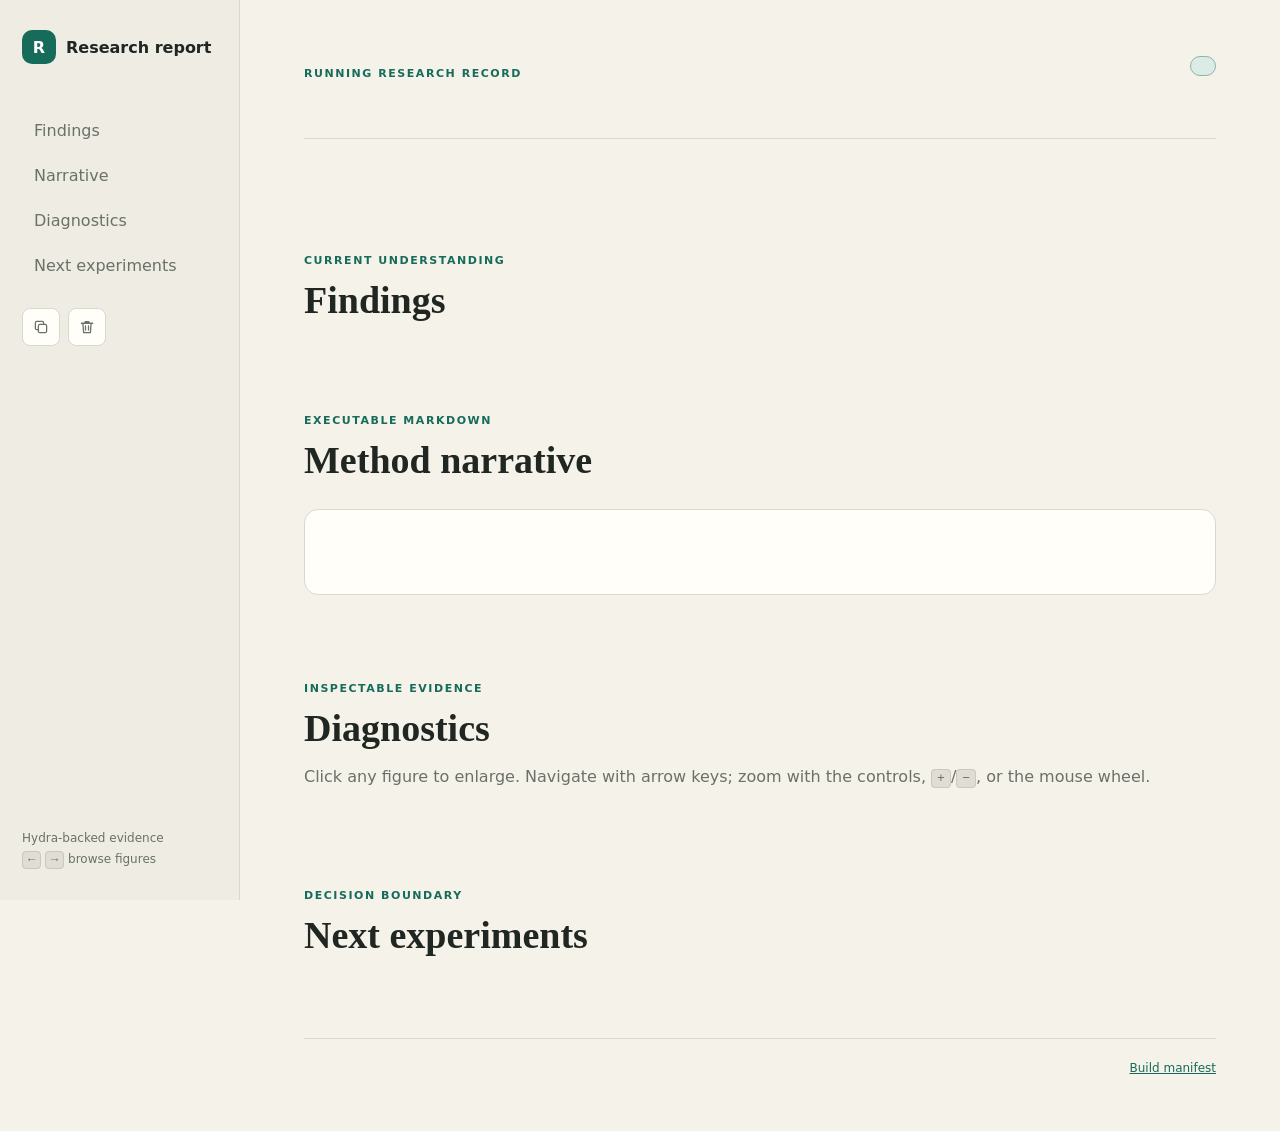
==== common/.agents/skills/standalone-research-project/assets/report-template/template/index.html @ 15eedabc "Improved report handling for standalone research project skill" ====
<!doctype html>
<html lang="en">
<head>
  <meta charset="utf-8">
  <meta name="viewport" content="width=device-width,initial-scale=1">
  <title>Research report</title>
  <link rel="stylesheet" href="report.css">
  <link rel="stylesheet" href="report-extra.css">
</head>
<body>
  <aside class="rail">
    <a class="brand" href="#top"><span>R</span> Research report</a>
    <nav><a href="#findings">Findings</a><a href="#narrative">Narrative</a><a href="#diagnostics">Diagnostics</a><a href="#next">Next experiments</a></nav>
    <div class="rail-actions"><button id="copy-comments" class="rail-icon" type="button" aria-label="Copy comments for the agent" data-tooltip="Copy comments for the agent"><svg viewBox="0 0 24 24" aria-hidden="true"><rect x="8.5" y="8.5" width="11" height="11" rx="2"/><path d="M15.5 8.5V6.5a2 2 0 0 0-2-2h-7a2 2 0 0 0-2 2v7a2 2 0 0 0 2 2h2"/></svg></button><button id="clear-comments" class="rail-icon" type="button" aria-label="Clear all comments" data-tooltip="Clear all comments"><svg viewBox="0 0 24 24" aria-hidden="true"><path d="M4.5 7h15M9.5 7V5h5v2M6.5 7l1 12.5h9l1-12.5M10 10.5v5.5M14 10.5v5.5"/></svg></button></div>
    <div id="clear-confirm" class="confirm-popover" role="alertdialog" aria-labelledby="clear-confirm-text" hidden><p id="clear-confirm-text"></p><div class="confirm-actions"><button type="button" data-confirm="cancel">Cancel</button><button type="button" class="danger" data-confirm="clear">Clear</button></div></div>
    <div class="rail-note">Hydra-backed evidence<br><kbd>←</kbd> <kbd>→</kbd> browse figures</div>
  </aside>
  <main id="top">
    <header class="hero" data-comment-target="section:overview"><div><p class="eyebrow">Running research record</p><h1 id="title"></h1><p id="subtitle" class="subtitle"></p></div><div class="status" id="status"></div></header>
    <section id="summary" class="metric-grid" aria-label="Summary metrics"></section>
    <section id="findings"><div class="section-head"><div><p class="eyebrow">Current understanding</p><h2>Findings</h2></div></div><div id="finding-list"></div></section>
    <section id="narrative"><div class="section-head"><div><p class="eyebrow">Executable Markdown</p><h2>Method narrative</h2></div></div><article id="report-prose" class="report-prose"></article></section>
    <section id="diagnostics"><div class="section-head"><div><p class="eyebrow">Inspectable evidence</p><h2>Diagnostics</h2></div></div><p class="hint">Click any figure to enlarge. Navigate with arrow keys; zoom with the controls, <kbd>+</kbd>/<kbd>−</kbd>, or the mouse wheel.</p><div id="figure-grid" class="figure-grid"></div></section>
    <section id="next"><div class="section-head"><div><p class="eyebrow">Decision boundary</p><h2>Next experiments</h2></div></div><ol id="next-list"></ol></section>
    <footer data-comment-target="section:footer"><span id="updated"></span><a href="manifest.json">Build manifest</a></footer>
  </main>

  <dialog id="lightbox" class="lightbox"><button class="icon close" aria-label="Close">×</button><button class="icon previous" aria-label="Previous figure">←</button><div class="stage"><img id="lightbox-image" alt="" draggable="false"><div id="lightbox-plot" hidden></div><div class="lightbox-copy"><h3 id="lightbox-title"></h3><p id="lightbox-caption"></p></div></div><button class="icon next" aria-label="Next figure">→</button><button id="lightbox-comment" class="image-comment" aria-label="Comment on figure" title="Comment on figure"><svg viewBox="0 0 24 24" aria-hidden="true"><path d="M5 4.5h14a2 2 0 0 1 2 2v8a2 2 0 0 1-2 2h-8l-5 3v-3H5a2 2 0 0 1-2-2v-8a2 2 0 0 1 2-2Z"/></svg></button><div class="zoom"><button data-zoom="out">−</button><span id="zoom-label">100%</span><button data-zoom="in">+</button><button data-zoom="reset">Reset</button></div></dialog>
  <button id="selection-comment" hidden aria-label="Comment on selection" title="Comment on selection"><svg viewBox="0 0 24 24" aria-hidden="true"><path d="M5 4.5h14a2 2 0 0 1 2 2v8a2 2 0 0 1-2 2h-8l-5 3v-3H5a2 2 0 0 1-2-2v-8a2 2 0 0 1 2-2Z"/></svg></button>
  <div id="comment-popover" class="comment-popover" hidden><form id="comment-form"><p id="comment-target"></p><blockquote id="comment-quote" hidden></blockquote><input type="hidden" name="id"><input type="hidden" name="target"><input type="hidden" name="line"><input type="hidden" name="quote"><textarea name="text" maxlength="4000" placeholder="Write a comment…" aria-label="Comment"></textarea><p id="comment-message" role="status"></p></form></div>
  <script src="plotly.min.js"></script>
  <script src="report.js"></script>
</body>
</html>
---- common/.agents/skills/standalone-research-project/assets/report-template/template/report.css ----
:root{--paper:#f5f2e9;--ink:#202621;--muted:#697169;--line:#d9d8ce;--card:#fffef9;--accent:#176b5b;--accent-soft:#dcebe5;--warn:#b56231;--radius:14px;--shadow:0 18px 60px #27372c24;font-family:Inter,ui-sans-serif,system-ui,sans-serif;color:var(--ink);background:var(--paper)}*{box-sizing:border-box}html{scroll-behavior:smooth}body{margin:0;display:grid;grid-template-columns:240px minmax(0,1fr)}.rail{position:sticky;top:0;height:100vh;padding:30px 22px;border-right:1px solid var(--line);display:flex;flex-direction:column;background:#eeece3}.brand{font-weight:720;color:var(--ink);text-decoration:none;display:flex;align-items:center;gap:10px}.brand span{display:grid;place-items:center;width:34px;height:34px;border-radius:10px;background:var(--accent);color:white}.rail nav{display:grid;gap:8px;margin-top:48px}.rail nav a{color:var(--muted);text-decoration:none;padding:9px 12px;border-radius:8px}.rail nav a:hover{background:var(--card);color:var(--ink)}.rail-note{margin-top:auto;color:var(--muted);font-size:12px;line-height:1.7}main{width:min(1120px,100%);padding:56px clamp(24px,5vw,74px);margin:auto}.hero{display:flex;justify-content:space-between;gap:30px;align-items:start;padding-bottom:40px;border-bottom:1px solid var(--line)}h1{font-family:Georgia,serif;font-size:clamp(42px,6vw,76px);line-height:.98;letter-spacing:-.04em;max-width:760px;margin:8px 0 18px}.subtitle{font-size:18px;color:var(--muted);max-width:650px}.eyebrow{text-transform:uppercase;letter-spacing:.14em;font-size:11px;font-weight:800;color:var(--accent)}.status{white-space:nowrap;padding:9px 12px;border:1px solid #8bb5a8;border-radius:99px;color:var(--accent);background:var(--accent-soft);font-size:12px;font-weight:700}.metric-grid{display:grid;grid-template-columns:repeat(3,1fr);gap:14px;margin:28px 0 72px}.metric{padding:21px;background:var(--card);border:1px solid var(--line);border-radius:var(--radius)}.metric span{font-size:12px;color:var(--muted)}.metric strong{font-family:Georgia,serif;font-size:30px;display:block;margin:12px 0 5px}.metric small{color:var(--accent)}section{margin:76px 0}.section-head{display:flex;align-items:end;justify-content:space-between;margin-bottom:22px}h2{font-family:Georgia,serif;font-size:38px;margin:5px 0}.comment-trigger,.form-actions button,.zoom button{border:1px solid var(--line);background:var(--card);border-radius:8px;padding:9px 13px;cursor:pointer}.comment-trigger:hover,.zoom button:hover{border-color:var(--accent);color:var(--accent)}.finding{display:grid;grid-template-columns:120px 1fr auto;gap:24px;padding:24px 0;border-top:1px solid var(--line)}.finding .state{font-size:11px;text-transform:uppercase;letter-spacing:.1em;color:var(--accent);font-weight:800}.finding h3{margin:0 0 8px;font-size:20px}.finding p{margin:0;color:var(--muted);line-height:1.65}.finding small{display:block;color:var(--muted);margin-top:11px}.hint{color:var(--muted);margin-top:-10px}.figure-grid{display:grid;grid-template-columns:repeat(2,minmax(0,1fr));gap:18px}.figure-card{appearance:none;text-align:left;padding:0;border:1px solid var(--line);border-radius:var(--radius);overflow:hidden;background:var(--card);cursor:zoom-in;transition:.2s transform,.2s box-shadow}.figure-card:hover{transform:translateY(-3px);box-shadow:var(--shadow)}.figure-card img{display:block;width:100%;aspect-ratio:16/10;object-fit:cover;background:white}.figure-card .figure-copy{padding:18px}.figure-card h3{margin:0 0 8px}.figure-card p{margin:0;color:var(--muted);line-height:1.5}.figure-card:last-child:nth-child(odd){grid-column:1/-1}.figure-card:last-child:nth-child(odd) img{aspect-ratio:21/9}ol{padding-left:24px}li{padding:8px 0 8px 8px;line-height:1.5}footer{display:flex;justify-content:space-between;border-top:1px solid var(--line);padding-top:22px;color:var(--muted);font-size:12px}footer a{color:var(--accent)}dialog{border:0;padding:0}.lightbox{width:100vw;height:100vh;max-width:none;max-height:none;background:#0c110ff2;color:white}.lightbox::backdrop{background:#0c110f}.stage{height:100%;display:grid;grid-template-rows:minmax(0,1fr) auto;place-items:center;padding:48px 100px 34px;overflow:hidden}.stage img{max-width:90%;max-height:75vh;transform:scale(var(--zoom,1));transition:transform .12s;box-shadow:0 20px 80px #0008}.stage .lightbox-copy{text-align:center;max-width:760px}.stage h3{margin:16px 0 5px}.stage p{margin:0;color:#c5cec9}button.icon{position:absolute;border:0;background:#ffffff18;color:inherit;width:44px;height:44px;border-radius:50%;font-size:24px;cursor:pointer}.lightbox .close,.comment-dialog .close{right:22px;top:20px}.previous{left:22px;top:48%}.next{right:22px;top:48%}.zoom{position:absolute;right:24px;bottom:20px;display:flex;gap:7px;align-items:center}.zoom button{background:#ffffff18;border-color:#ffffff33;color:white}.zoom span{min-width:50px;text-align:center}.comment-dialog{width:min(540px,calc(100vw - 30px));border-radius:18px;padding:30px;box-shadow:var(--shadow)}.comment-dialog::backdrop{background:#17201caa}.comment-dialog .close{color:var(--ink)}.comment-dialog label{display:grid;gap:7px;margin:18px 0;font-size:13px;font-weight:700}.comment-dialog input,.comment-dialog textarea{font:inherit;border:1px solid var(--line);border-radius:8px;padding:11px}.comment-dialog textarea{min-height:130px;resize:vertical}.form-actions{display:flex;justify-content:flex-end;gap:8px}.form-actions .primary{background:var(--accent);color:white;border-color:var(--accent)}kbd{background:#dfddd4;border:1px solid #cbc9bf;border-radius:4px;padding:1px 5px}@media(max-width:760px){body{display:block}.rail{position:relative;width:100%;height:auto;display:block}.rail nav{display:flex;margin-top:18px}.rail-note{display:none}main{padding:34px 20px}.hero{display:block}.status{display:inline-block;margin-top:12px}.metric-grid{grid-template-columns:1fr}.figure-grid{grid-template-columns:1fr}.finding{grid-template-columns:1fr;gap:8px}.stage{padding:70px 20px}.previous,.next{top:auto;bottom:18px}.zoom{left:50%;right:auto;transform:translateX(-50%);bottom:18px}.stage .lightbox-copy{padding-bottom:50px}}
---- common/.agents/skills/standalone-research-project/assets/report-template/template/report-extra.css ----
.rail-actions { margin-top: 24px; }
.rail-actions { display: flex; gap: 8px; }
.rail-actions button { border: 1px solid var(--line); background: var(--card); border-radius: 8px; cursor: pointer; }
.rail-icon { position: relative; display: grid; place-items: center; width: 38px; height: 38px; padding: 0; color: var(--muted); }
.rail-icon:hover, .rail-icon:focus-visible { border-color: var(--accent); color: var(--accent); }
.rail-icon#clear-comments:hover { border-color: var(--warn); color: var(--warn); }
.rail-icon svg { width: 18px; height: 18px; fill: none; stroke: currentColor; stroke-width: 1.7; stroke-linecap: round; stroke-linejoin: round; }
.rail-icon::after { content: attr(data-tooltip); position: absolute; z-index: 30; left: 0; top: calc(100% + 7px); padding: 5px 8px; border-radius: 6px; background: var(--ink); color: var(--card); font-size: 12px; white-space: nowrap; opacity: 0; pointer-events: none; transition: opacity .12s; }
.rail-icon:hover::after, .rail-icon:focus-visible::after, .rail-icon.show-tip::after { opacity: 1; }
.rail-icon[aria-expanded="true"]::after { opacity: 0; }
.confirm-popover { position: fixed; z-index: 45; width: 240px; padding: 12px; border: 1px solid var(--line); border-radius: 12px; background: var(--card); box-shadow: var(--shadow); }
.confirm-popover[hidden] { display: none; }
.confirm-popover p { margin: 0 0 10px; font-size: 13px; line-height: 1.45; }
.confirm-actions { display: flex; justify-content: flex-end; gap: 6px; }
.confirm-actions button { border: 1px solid var(--line); background: var(--card); border-radius: 7px; padding: 6px 11px; font: inherit; font-size: 13px; cursor: pointer; }
.confirm-actions .danger { border-color: var(--warn); background: var(--warn); color: white; }
.report-prose { background: var(--card); border: 1px solid var(--line); border-radius: var(--radius); padding: clamp(20px, 4vw, 42px); line-height: 1.7; }
.report-prose h1, .report-prose h2, .report-prose h3 { font-family: Georgia, serif; letter-spacing: 0; }
.report-prose h1 { font-size: 36px; }
.report-prose h2 { font-size: 28px; margin-top: 38px; }
.report-prose pre { overflow: auto; padding: 16px; border-radius: 9px; background: #17201c; color: #e8eee9; }
.report-prose .out { background: #e7eee9; color: var(--ink); border-left: 4px solid var(--accent); }
.report-prose img { display: block; max-width: 100%; margin: 20px auto; border: 1px solid var(--line); border-radius: 10px; cursor: zoom-in; }
.report-prose .math.inline { white-space: nowrap; }
.report-prose .math.block { display: block; max-width: 100%; margin: 22px 0; padding: 8px 0; overflow-x: auto; text-align: center; }
.report-prose math[display="block"] { margin-inline: auto; }
.admonition { position: relative; margin: 24px 0; padding: 16px 18px 16px 20px; border: 1px solid #8bb5a8; border-left: 5px solid var(--accent); border-radius: 10px; background: color-mix(in srgb, var(--accent-soft) 55%, var(--card)); }
.admonition-title { margin: 0 0 8px; color: var(--accent); font-size: 13px; font-weight: 800; letter-spacing: .02em; }
.admonition > :last-child { margin-bottom: 0; }
.admonition.warning, .admonition.risk { border-color: #d5a27f; border-left-color: var(--warn); background: color-mix(in srgb, #f5dfd0 60%, var(--card)); }
.admonition.warning .admonition-title, .admonition.risk .admonition-title { color: var(--warn); }
.admonition.question, .admonition.decision { border-color: #8fa8c0; border-left-color: #486f91; background: color-mix(in srgb, #dfeaf3 60%, var(--card)); }
.admonition.question .admonition-title, .admonition.decision .admonition-title { color: #486f91; }
.report-prose .math.block .math-tex { display: block; }
.math-tex.math-highlight { border-radius: 4px; background: var(--accent-soft); box-shadow: inset 0 -2px #8bb5a8; cursor: pointer; }
.report-prose [data-source-line] { position: relative; }
.report-prose [data-source-line]:hover { outline: 1px dashed #176b5b55; outline-offset: 5px; }
#selection-comment { position: fixed; z-index: 20; display: grid; place-items: center; width: 32px; height: 32px; padding: 0; border: 2px solid var(--card); background: var(--accent); color: white; border-radius: 50%; box-shadow: var(--shadow); cursor: pointer; }
#selection-comment[hidden] { display: none; }
#selection-comment svg { width: 17px; height: 17px; fill: none; stroke: currentColor; stroke-width: 1.8; stroke-linejoin: round; }
.image-comment { display: grid; place-items: center; width: 32px; height: 32px; padding: 0; border: 2px solid var(--card); border-radius: 50%; background: var(--accent); color: white; box-shadow: 0 2px 8px #0003; cursor: pointer; }
.image-comment svg { width: 17px; height: 17px; fill: none; stroke: currentColor; stroke-width: 1.8; stroke-linejoin: round; }
.figure-card > .image-comment, .report-prose .image-comment { position: absolute; z-index: 5; top: 8px; right: 8px; }
.plotly-preview { width: 100%; height: 320px; background: white; }
.figure-expand { position: absolute; z-index: 5; top: 8px; right: 46px; width: 32px; height: 32px; border: 2px solid var(--card); border-radius: 50%; background: var(--accent); color: white; box-shadow: 0 2px 8px #0003; cursor: pointer; }
#lightbox-comment { position: absolute; z-index: 5; left: 24px; bottom: 20px; border-color: #ffffff55; background: #ffffff20; }
#lightbox-plot { width: min(1200px, 90vw); height: 75vh; background: white; }
.lightbox-copy { text-align: center; max-width: 760px; }
.comment-popover { position: fixed; z-index: 40; width: min(360px, calc(100vw - 24px)); padding: 12px; border: 1px solid var(--line); border-radius: 12px; background: var(--card); box-shadow: var(--shadow); }
.comment-popover p { margin: 0 0 8px; color: var(--muted); font-size: 12px; }
.comment-popover blockquote { max-height: 76px; overflow: auto; margin: 0 0 8px; padding: 8px 10px; border-left: 3px solid var(--accent); background: var(--accent-soft); font-size: 12px; }
.comment-popover textarea { width: 100%; min-height: 92px; resize: vertical; border: 1px solid var(--line); border-radius: 8px; padding: 10px; font: inherit; }
.comment-anchor { position: relative; }
.comment-bubble { position: absolute; z-index: 6; top: 8px; right: 8px; min-width: 22px; height: 22px; padding: 0 6px; border: 2px solid var(--card); border-radius: 999px; background: var(--accent); color: white; box-shadow: 0 2px 8px #0002; font: 700 11px/18px system-ui; cursor: pointer; }
.comment-bubble:hover { transform: scale(1.08); }
.figure-grid { align-items: start; }
.figure-card img { object-fit: contain; }
.figure-card:last-child:nth-child(odd) img { aspect-ratio: 16 / 10; }
.stage img { cursor: grab; touch-action: none; transform: translate(var(--pan-x, 0px), var(--pan-y, 0px)) scale(var(--zoom, 1)); }
.stage img.is-panning { cursor: grabbing; transition: none; }
.zoom[hidden] { display: none; }
mark.comment-highlight { padding: 0 1px; border-radius: 3px; background: var(--accent-soft); color: inherit; box-shadow: inset 0 -2px #8bb5a8; cursor: pointer; }
mark.comment-highlight:hover { background: #c7e1d7; }
.comment-bubble { display: inline-grid; place-items: center; }
.comment-bubble svg { width: 12px; height: 12px; fill: currentColor; }
.comment-bubble.inline { position: relative; top: auto; right: auto; width: 20px; min-width: 20px; height: 20px; padding: 0; margin: 0 2px; vertical-align: text-bottom; border-width: 1px; }
.comment-bubble.is-stale { background: var(--warn); }
.comment-anchor.has-comment:not(.figure-card) { border-radius: 8px; box-shadow: 0 0 0 4px var(--accent-soft); background: color-mix(in srgb, var(--accent-soft) 35%, transparent); }
.figure-card.has-comment { border-color: #8bb5a8; box-shadow: 0 0 0 3px var(--accent-soft); }
.report-prose .has-comment img { border-color: #8bb5a8; }
.image-comment.has-comment svg { fill: currentColor; }
#lightbox-comment.has-comment { background: var(--accent); border-color: var(--card); }
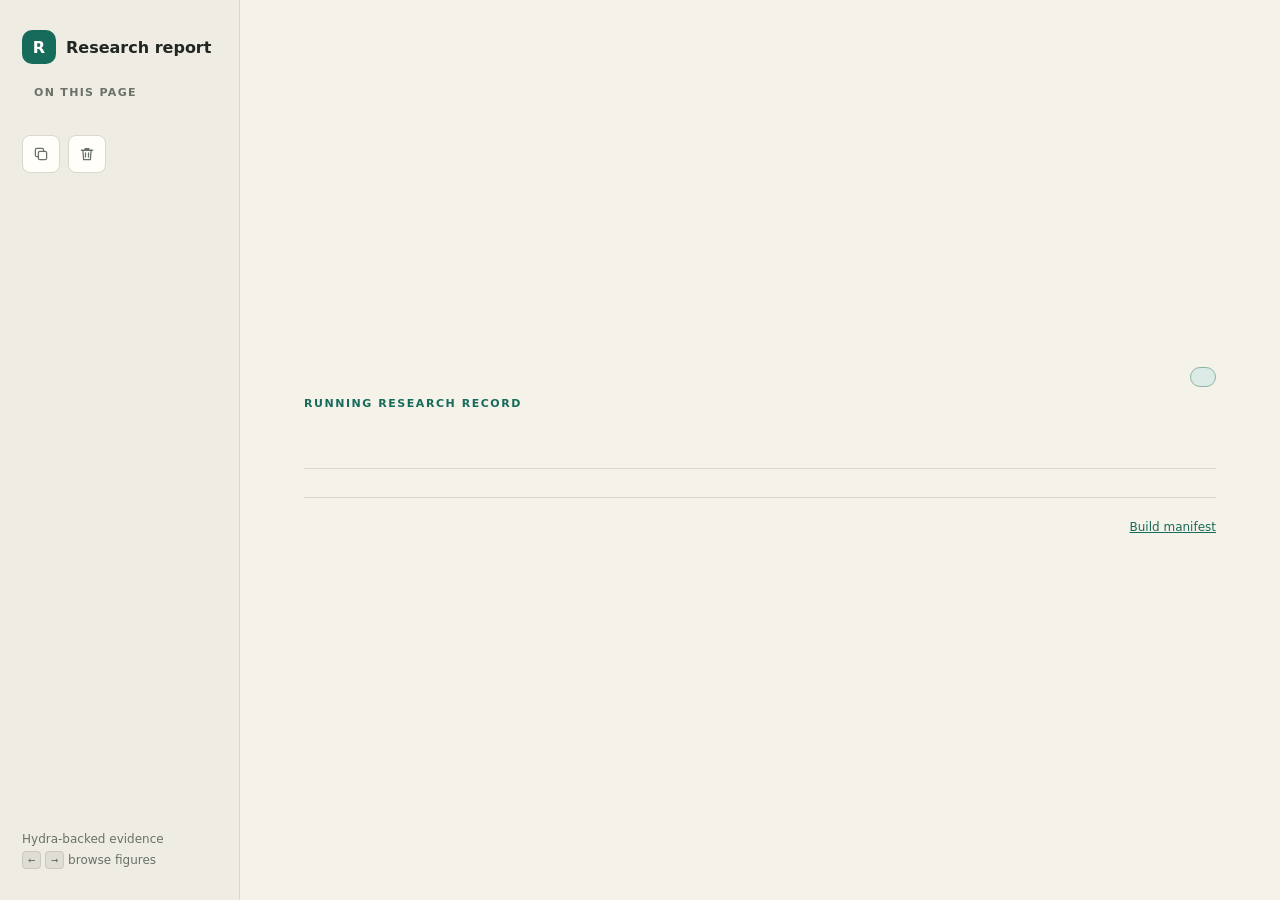
==== commit 9c9d2bb3: "Added skill-tester skill and improved standalone-research-project skill" ====
--- a/common/.agents/skills/standalone-research-project/assets/report-template/template/index.html
+++ b/common/.agents/skills/standalone-research-project/assets/report-template/template/index.html
@@ -10,24 +10,22 @@
 <body>
   <aside class="rail">
     <a class="brand" href="#top"><span>R</span> Research report</a>
-    <nav><a href="#findings">Findings</a><a href="#narrative">Narrative</a><a href="#diagnostics">Diagnostics</a><a href="#next">Next experiments</a></nav>
+    <section id="report-list-section" class="report-list" hidden><p class="rail-label">Reports</p><nav id="report-list" aria-label="Reports"></nav></section>
+    <p class="rail-label rail-sections-label">On this page</p><nav id="report-nav" aria-label="Sections"></nav>
     <div class="rail-actions"><button id="copy-comments" class="rail-icon" type="button" aria-label="Copy comments for the agent" data-tooltip="Copy comments for the agent"><svg viewBox="0 0 24 24" aria-hidden="true"><rect x="8.5" y="8.5" width="11" height="11" rx="2"/><path d="M15.5 8.5V6.5a2 2 0 0 0-2-2h-7a2 2 0 0 0-2 2v7a2 2 0 0 0 2 2h2"/></svg></button><button id="clear-comments" class="rail-icon" type="button" aria-label="Clear all comments" data-tooltip="Clear all comments"><svg viewBox="0 0 24 24" aria-hidden="true"><path d="M4.5 7h15M9.5 7V5h5v2M6.5 7l1 12.5h9l1-12.5M10 10.5v5.5M14 10.5v5.5"/></svg></button></div>
     <div id="clear-confirm" class="confirm-popover" role="alertdialog" aria-labelledby="clear-confirm-text" hidden><p id="clear-confirm-text"></p><div class="confirm-actions"><button type="button" data-confirm="cancel">Cancel</button><button type="button" class="danger" data-confirm="clear">Clear</button></div></div>
     <div class="rail-note">Hydra-backed evidence<br><kbd>←</kbd> <kbd>→</kbd> browse figures</div>
   </aside>
   <main id="top">
-    <header class="hero" data-comment-target="section:overview"><div><p class="eyebrow">Running research record</p><h1 id="title"></h1><p id="subtitle" class="subtitle"></p></div><div class="status" id="status"></div></header>
-    <section id="summary" class="metric-grid" aria-label="Summary metrics"></section>
-    <section id="findings"><div class="section-head"><div><p class="eyebrow">Current understanding</p><h2>Findings</h2></div></div><div id="finding-list"></div></section>
-    <section id="narrative"><div class="section-head"><div><p class="eyebrow">Executable Markdown</p><h2>Method narrative</h2></div></div><article id="report-prose" class="report-prose"></article></section>
-    <section id="diagnostics"><div class="section-head"><div><p class="eyebrow">Inspectable evidence</p><h2>Diagnostics</h2></div></div><p class="hint">Click any figure to enlarge. Navigate with arrow keys; zoom with the controls, <kbd>+</kbd>/<kbd>−</kbd>, or the mouse wheel.</p><div id="figure-grid" class="figure-grid"></div></section>
-    <section id="next"><div class="section-head"><div><p class="eyebrow">Decision boundary</p><h2>Next experiments</h2></div></div><ol id="next-list"></ol></section>
+    <header class="hero" data-comment-target="section:overview"><div><a id="overview-link" class="overview-link" hidden></a><p class="eyebrow">Running research record</p><h1 id="title"></h1><p id="subtitle" class="subtitle"></p><p id="report-summary" class="report-summary" hidden></p></div><div class="status" id="status"></div></header>
+    <article id="report-prose" class="report-prose"></article>
+    <section id="unanchored-comments" class="unanchored-comments" hidden><h2>Comments on removed content</h2><p>These comments point to text or figures that no longer exist in this report. Open one to edit, delete, or move its content.</p><ul id="unanchored-list"></ul></section>
     <footer data-comment-target="section:footer"><span id="updated"></span><a href="manifest.json">Build manifest</a></footer>
   </main>
 
-  <dialog id="lightbox" class="lightbox"><button class="icon close" aria-label="Close">×</button><button class="icon previous" aria-label="Previous figure">←</button><div class="stage"><img id="lightbox-image" alt="" draggable="false"><div id="lightbox-plot" hidden></div><div class="lightbox-copy"><h3 id="lightbox-title"></h3><p id="lightbox-caption"></p></div></div><button class="icon next" aria-label="Next figure">→</button><button id="lightbox-comment" class="image-comment" aria-label="Comment on figure" title="Comment on figure"><svg viewBox="0 0 24 24" aria-hidden="true"><path d="M5 4.5h14a2 2 0 0 1 2 2v8a2 2 0 0 1-2 2h-8l-5 3v-3H5a2 2 0 0 1-2-2v-8a2 2 0 0 1 2-2Z"/></svg></button><div class="zoom"><button data-zoom="out">−</button><span id="zoom-label">100%</span><button data-zoom="in">+</button><button data-zoom="reset">Reset</button></div></dialog>
+  <dialog id="lightbox" class="lightbox"><button class="icon close" aria-label="Close">×</button><button class="icon previous" aria-label="Previous figure">←</button><div class="stage"><img id="lightbox-image" alt="" draggable="false"><div id="lightbox-plot" hidden></div><div class="lightbox-copy"><div class="lightbox-heading"><h3 id="lightbox-title"></h3><button id="lightbox-info" class="info-toggle" type="button" aria-label="Show figure source" title="Show figure source (i)" aria-expanded="false" aria-controls="lightbox-trace">i</button></div><p id="lightbox-caption"></p><dl id="lightbox-trace" class="lightbox-trace"></dl></div></div><button class="icon next" aria-label="Next figure">→</button><button id="lightbox-comment" class="image-comment" aria-label="Comment on figure" title="Comment on figure"><svg viewBox="0 0 24 24" aria-hidden="true"><path d="M5 4.5h14a2 2 0 0 1 2 2v8a2 2 0 0 1-2 2h-8l-5 3v-3H5a2 2 0 0 1-2-2v-8a2 2 0 0 1 2-2Z"/></svg></button><div class="zoom"><button data-zoom="out">−</button><span id="zoom-label">100%</span><button data-zoom="in">+</button><button data-zoom="reset">Reset</button></div></dialog>
   <button id="selection-comment" hidden aria-label="Comment on selection" title="Comment on selection"><svg viewBox="0 0 24 24" aria-hidden="true"><path d="M5 4.5h14a2 2 0 0 1 2 2v8a2 2 0 0 1-2 2h-8l-5 3v-3H5a2 2 0 0 1-2-2v-8a2 2 0 0 1 2-2Z"/></svg></button>
-  <div id="comment-popover" class="comment-popover" hidden><form id="comment-form"><p id="comment-target"></p><blockquote id="comment-quote" hidden></blockquote><input type="hidden" name="id"><input type="hidden" name="target"><input type="hidden" name="line"><input type="hidden" name="quote"><textarea name="text" maxlength="4000" placeholder="Write a comment…" aria-label="Comment"></textarea><p id="comment-message" role="status"></p></form></div>
+  <div id="comment-popover" class="comment-popover" hidden><form id="comment-form"><button id="comment-delete" class="popover-delete" type="button" aria-label="Delete comment" title="Delete comment"><svg viewBox="0 0 24 24" aria-hidden="true"><path d="M4.5 7h15M9.5 7V5h5v2M6.5 7l1 12.5h9l1-12.5M10 10.5v5.5M14 10.5v5.5"/></svg></button><p id="comment-target"></p><blockquote id="comment-quote" hidden></blockquote><input type="hidden" name="id"><input type="hidden" name="target"><input type="hidden" name="line"><input type="hidden" name="quote"><textarea name="text" maxlength="4000" placeholder="Write a comment…" aria-label="Comment"></textarea><p id="comment-message" role="status"></p></form></div>
   <script src="plotly.min.js"></script>
   <script src="report.js"></script>
 </body>
--- a/common/.agents/skills/standalone-research-project/assets/report-template/template/report-extra.css
+++ b/common/.agents/skills/standalone-research-project/assets/report-template/template/report-extra.css
@@ -14,10 +14,12 @@
 .confirm-actions { display: flex; justify-content: flex-end; gap: 6px; }
 .confirm-actions button { border: 1px solid var(--line); background: var(--card); border-radius: 7px; padding: 6px 11px; font: inherit; font-size: 13px; cursor: pointer; }
 .confirm-actions .danger { border-color: var(--warn); background: var(--warn); color: white; }
-.report-prose { background: var(--card); border: 1px solid var(--line); border-radius: var(--radius); padding: clamp(20px, 4vw, 42px); line-height: 1.7; }
+.report-prose { margin-top: 28px; line-height: 1.7; }
 .report-prose h1, .report-prose h2, .report-prose h3 { font-family: Georgia, serif; letter-spacing: 0; }
 .report-prose h1 { font-size: 36px; }
-.report-prose h2 { font-size: 28px; margin-top: 38px; }
+.report-prose h2 { margin: 76px 0 22px; font-size: 38px; line-height: 1.1; text-wrap: balance; scroll-margin-top: 24px; }
+.report-prose h3 { font-size: 22px; margin-top: 34px; }
+.report-prose > :first-child { margin-top: 0; }
 .report-prose pre { overflow: auto; padding: 16px; border-radius: 9px; background: #17201c; color: #e8eee9; }
 .report-prose .out { background: #e7eee9; color: var(--ink); border-left: 4px solid var(--accent); }
 .report-prose img { display: block; max-width: 100%; margin: 20px auto; border: 1px solid var(--line); border-radius: 10px; cursor: zoom-in; }
@@ -31,6 +33,9 @@
 .admonition.warning .admonition-title, .admonition.risk .admonition-title { color: var(--warn); }
 .admonition.question, .admonition.decision { border-color: #8fa8c0; border-left-color: #486f91; background: color-mix(in srgb, #dfeaf3 60%, var(--card)); }
 .admonition.question .admonition-title, .admonition.decision .admonition-title { color: #486f91; }
+/* prior-art: the idea, or a close variant, already exists in published or public work */
+.admonition.prior-art { border-color: #c79a6b; border-left-color: #9a5b1e; background: color-mix(in srgb, #f6e4cf 70%, var(--card)); }
+.admonition.prior-art .admonition-title { color: #8a4f17; }
 .report-prose .math.block .math-tex { display: block; }
 .math-tex.math-highlight { border-radius: 4px; background: var(--accent-soft); box-shadow: inset 0 -2px #8bb5a8; cursor: pointer; }
 .report-prose [data-source-line] { position: relative; }
@@ -70,3 +75,103 @@
 .report-prose .has-comment img { border-color: #8bb5a8; }
 .image-comment.has-comment svg { fill: currentColor; }
 #lightbox-comment.has-comment { background: var(--accent); border-color: var(--card); }
+.report-prose .raw-html { max-width: 100%; overflow-x: auto; }
+.report-prose .callout { margin: 18px 0; padding: 12px 16px; border-left: 4px solid var(--accent); border-radius: 8px; background: var(--accent-soft); }
+.report-prose table { width: 100%; margin: 18px 0; border-collapse: collapse; font-size: 14px; line-height: 1.5; }
+.report-prose caption { caption-side: top; padding-bottom: 8px; color: var(--muted); font-size: 12px; text-align: left; }
+.report-prose th, .report-prose td { padding: 9px 12px; border-bottom: 1px solid var(--line); text-align: left; vertical-align: top; }
+.report-prose th { color: var(--muted); font-size: 12px; font-weight: 700; letter-spacing: .04em; text-transform: uppercase; }
+.report-prose .pill { display: inline-block; padding: 2px 9px; border-radius: 99px; background: var(--accent-soft); color: var(--accent); font-size: 12px; font-weight: 700; }
+.report-prose .pill.tentative { background: #f5e6dc; color: var(--warn); }
+.comment-popover form { position: relative; }
+.comment-popover #comment-target { padding-right: 30px; }
+.popover-delete { position: absolute; top: -4px; right: -4px; display: grid; place-items: center; width: 26px; height: 26px; padding: 0; border: 0; border-radius: 6px; background: transparent; color: var(--muted); cursor: pointer; }
+.popover-delete:hover, .popover-delete:focus-visible { background: #f5e6dc; color: var(--warn); }
+.popover-delete svg { width: 15px; height: 15px; fill: none; stroke: currentColor; stroke-width: 1.7; stroke-linecap: round; stroke-linejoin: round; }
+.plotly-card .modebar { top: 8px !important; right: auto !important; left: 10px; background: transparent !important; }
+.report-prose .table-wrap { max-width: 100%; overflow-x: auto; }
+.report-prose .columns { display: grid; grid-template-columns: repeat(auto-fit, minmax(220px, 1fr)); gap: 16px; margin: 18px 0; }
+.report-prose .columns > * { margin: 0; }
+/* report.md-driven components */
+.report-prose > p, .report-prose > ul, .report-prose > ol, .report-prose > blockquote { max-width: 72ch; }
+.report-prose .metric-grid { margin: 0 0 8px; }
+.report-prose .exec-block { margin: 22px 0; }
+.report-prose .report-value { font-variant-numeric: tabular-nums; font-weight: 650; }
+.report-prose .figure-grid { margin: 22px 0; }
+.report-prose .figure-card { position: relative; }
+.report-prose .figure-card img { margin: 0; border: 0; border-radius: 0; background: white; }
+.report-prose .figure-card .figure-copy p { margin: 0; }
+.report-prose .figure-card h3 { margin: 0 0 8px; font-family: inherit; font-size: 17px; line-height: 1.35; }
+.figure-source { display: block; margin-top: 10px; color: var(--muted); font-size: 12px; overflow-wrap: anywhere; }
+.report-prose .figure-grid.diagram { grid-template-columns: 1fr; }
+.report-prose .figure-grid.diagram img { aspect-ratio: auto; max-height: 420px; padding: 18px; background: var(--card); }
+.report-prose .figure-grid > .figure-card:only-child { grid-column: 1 / -1; }
+.admonition.finding { display: grid; grid-template-columns: 120px minmax(0, 1fr); column-gap: 24px; margin: 0; padding: 24px 0; border: 0; border-top: 1px solid var(--line); border-radius: 0; background: none; }
+.admonition.finding:last-of-type { border-bottom: 1px solid var(--line); }
+.admonition.finding > * { grid-column: 2; }
+.admonition.finding > .admonition-title { margin: 0 0 8px; color: var(--ink); font-size: 20px; font-weight: 700; letter-spacing: 0; }
+.admonition.finding > .finding-state { grid-column: 1; grid-row: 1; color: var(--accent); font-size: 11px; font-weight: 800; letter-spacing: .1em; text-transform: uppercase; line-height: 2.6; }
+.admonition.finding > .admonition-title { grid-row: 1; }
+.admonition.finding.tentative > .finding-state { color: var(--warn); }
+.admonition.finding.contradicted > .finding-state, .admonition.finding.superseded > .finding-state { color: var(--muted); }
+.admonition.finding p { margin: 0; color: var(--muted); }
+.admonition.finding > p:last-child:not(:first-of-type) { margin-top: 10px; font-size: 13px; }
+@media (max-width: 760px) {
+  .report-prose h2 { margin-top: 56px; font-size: 30px; }
+  .admonition.finding { grid-template-columns: 1fr; }
+  .admonition.finding > * { grid-column: 1; }
+  .admonition.finding > .finding-state, .admonition.finding > .admonition-title { grid-row: auto; }
+  .admonition.finding { padding-top: 24px; }
+}
+/* Provenance under the lightbox caption; the figure shrinks to leave room for it. */
+.stage img { max-height: 100%; object-fit: contain; }
+#lightbox-plot { height: 100%; min-height: 0; }
+.lightbox-trace { display: grid; grid-template-columns: auto minmax(0, 1fr); gap: 3px 12px; width: min(860px, 92vw); margin: 12px auto 0; padding: 8px 12px; border-radius: 8px; background: #ffffff14; text-align: left; }
+.lightbox-trace[hidden] { display: none; }
+.lightbox-trace > div { display: contents; }
+.lightbox-trace dt { color: #aab5af; font-size: 10px; font-weight: 700; letter-spacing: .08em; line-height: 1.8; text-transform: uppercase; white-space: nowrap; }
+.lightbox-trace dd { min-width: 0; margin: 0; color: #e8eee9; font: 12px/1.6 ui-monospace, SFMono-Regular, Menlo, monospace; overflow-wrap: anywhere; user-select: all; }
+.lightbox-heading { display: flex; align-items: center; justify-content: center; gap: 10px; margin: 16px 0 5px; }
+.stage .lightbox-heading h3 { margin: 0; }
+.info-toggle { display: grid; place-items: center; width: 22px; height: 22px; padding: 0; border: 1px solid #ffffff55; border-radius: 50%; background: transparent; color: #e8eee9; font: italic 700 13px/1 Georgia, serif; cursor: pointer; }
+.info-toggle:hover, .info-toggle:focus-visible { border-color: #ffffffaa; background: #ffffff1a; }
+.info-toggle[aria-expanded="true"] { border-color: #e8eee9; background: #ffffff26; }
+.info-toggle[hidden] { display: none; }
+.report-list { margin-top: 24px; }
+.rail-label { margin: 0 0 6px; padding: 0 12px; color: var(--muted); font-size: 11px; font-weight: 800; letter-spacing: .12em; text-transform: uppercase; }
+.report-list nav { display: grid; gap: 2px; }
+.report-list a { padding: 7px 12px; border-radius: 8px; color: var(--muted); font-size: 14px; line-height: 1.35; text-decoration: none; }
+.report-list a:hover { background: var(--card); color: var(--ink); }
+.report-list a[aria-current="page"] { background: var(--card); color: var(--accent); font-weight: 700; }
+.report-prose a.report-link { color: var(--accent); text-decoration-style: dotted; text-underline-offset: 3px; }
+.unanchored-comments { margin: 56px 0 0; padding: 18px 20px; border: 1px dashed var(--warn); border-radius: var(--radius); background: color-mix(in srgb, #f5e6dc 45%, var(--card)); }
+.unanchored-comments h2 { margin: 0 0 6px; font-size: 22px; }
+.unanchored-comments p { margin: 0 0 12px; color: var(--muted); font-size: 14px; }
+.unanchored-comments ul { display: grid; gap: 8px; margin: 0; padding: 0; list-style: none; }
+.unanchored-comment { display: grid; gap: 3px; width: 100%; padding: 10px 12px; border: 1px solid var(--line); border-radius: 10px; background: var(--card); color: var(--ink); font: inherit; text-align: left; cursor: pointer; }
+.unanchored-comment:hover { border-color: var(--warn); }
+.unanchored-target { color: var(--muted); font-size: 12px; overflow-wrap: anywhere; }
+.unanchored-text { font-size: 14px; }
+/* Overview: one card per research direction, generated by the ```reports``` fence */
+.report-prose .direction-grid { display: grid; grid-template-columns: repeat(auto-fill, minmax(260px, 1fr)); gap: 14px; margin: 22px 0; }
+.report-prose .direction-card { position: relative; display: flex; flex-direction: column; gap: 8px; padding: 18px; border: 1px solid var(--line); border-radius: var(--radius); background: var(--card); }
+.report-prose .direction-card h3 { margin: 0; font-family: inherit; font-size: 17px; line-height: 1.35; }
+.report-prose .direction-card h3 a { color: var(--ink); text-decoration: none; }
+.report-prose .direction-card h3 a:hover { color: var(--accent); text-decoration: underline; }
+.report-prose .direction-card p { margin: 0; color: var(--muted); font-size: 14px; line-height: 1.55; }
+.report-prose .direction-card small { margin-top: auto; color: var(--muted); font-size: 12px; font-variant-numeric: tabular-nums; }
+.report-prose .direction-status { align-self: flex-start; padding: 3px 9px; border-radius: 99px; background: var(--accent-soft); color: var(--accent); font-size: 11px; font-weight: 700; }
+.report-summary { max-width: 68ch; margin: 0 0 6px; padding-left: 14px; border-left: 3px solid var(--accent-soft); color: var(--ink); font-size: 16px; line-height: 1.6; }
+.overview-link { display: inline-block; margin-bottom: 10px; color: var(--accent); font-size: 14px; font-weight: 600; text-decoration: none; }
+.overview-link:hover { text-decoration: underline; }
+.is-link-target { outline: 3px solid var(--accent); outline-offset: 6px; border-radius: 8px; transition: outline-color .6s; }
+.report-list a { display: grid; gap: 1px; }
+.report-list .report-list-kind { color: var(--accent); font-size: 10px; font-weight: 800; letter-spacing: .1em; text-transform: uppercase; }
+.report-list .report-list-overview { margin-bottom: 4px; border: 1px solid var(--line); background: var(--card); color: var(--ink); }
+.report-list .report-list-direction { margin-left: 10px; padding-left: 12px; border-left: 2px solid var(--line); border-radius: 0 8px 8px 0; }
+.report-list .report-list-direction[aria-current="page"] { border-left-color: var(--accent); }
+.report-list { margin-top: 28px; }
+.rail-sections-label { margin-top: 22px; }
+.rail .rail-sections-label + nav { margin-top: 6px; }
+.rail .report-list nav { margin-top: 0; }
+.rail .report-list { margin: 26px 0 0; }
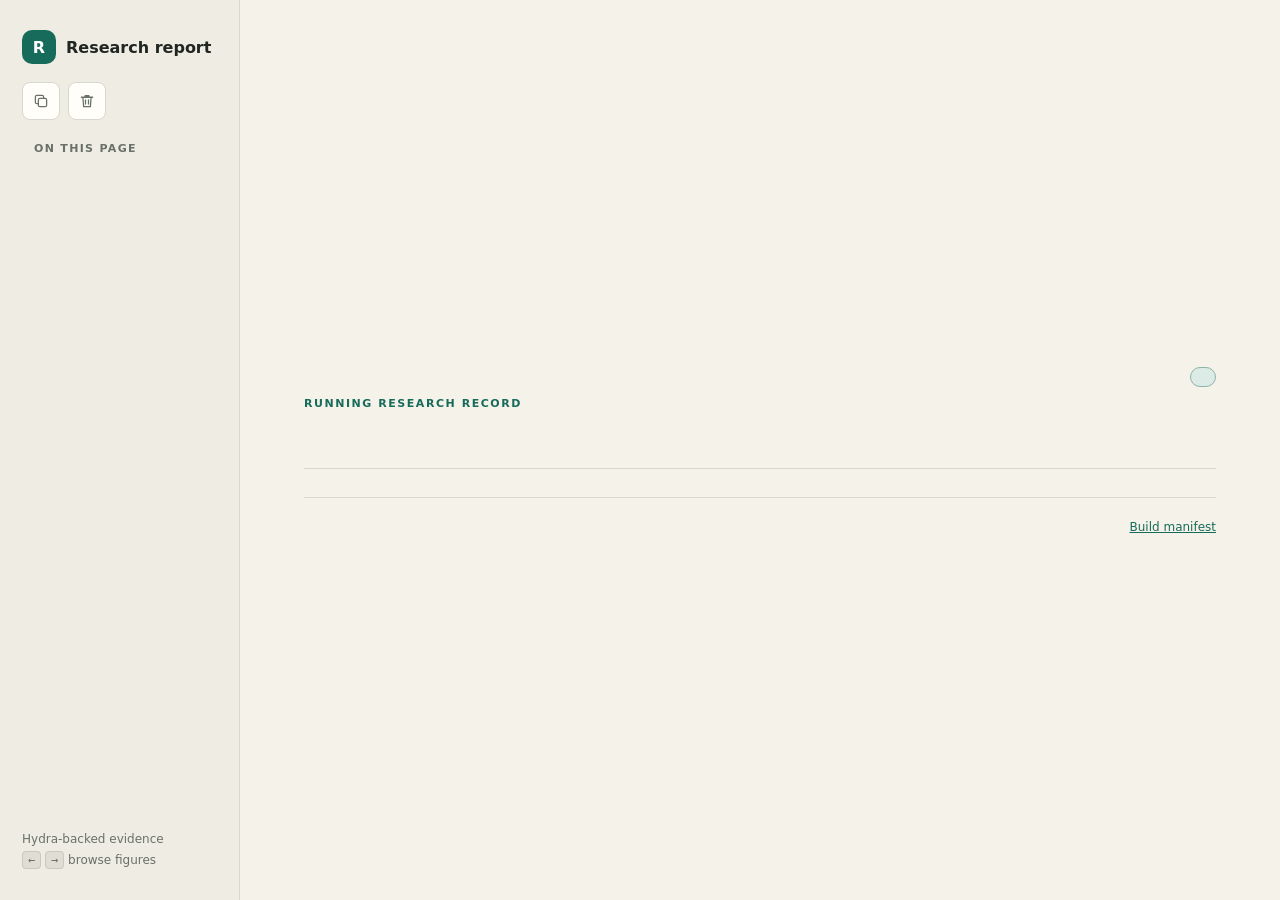
==== commit e2a58f19: "Updated standalone-research-project" ====
--- a/common/.agents/skills/standalone-research-project/assets/report-template/template/index.html
+++ b/common/.agents/skills/standalone-research-project/assets/report-template/template/index.html
@@ -10,10 +10,10 @@
 <body>
   <aside class="rail">
     <a class="brand" href="#top"><span>R</span> Research report</a>
+    <div class="rail-actions"><button id="copy-comments" class="rail-icon" type="button" aria-label="Copy comments for the agent" data-tooltip="Copy comments for the agent"><svg viewBox="0 0 24 24" aria-hidden="true"><rect x="8.5" y="8.5" width="11" height="11" rx="2"/><path d="M15.5 8.5V6.5a2 2 0 0 0-2-2h-7a2 2 0 0 0-2 2v7a2 2 0 0 0 2 2h2"/></svg></button><button id="clear-comments" class="rail-icon" type="button" aria-label="Clear all comments" data-tooltip="Clear all comments"><svg viewBox="0 0 24 24" aria-hidden="true"><path d="M4.5 7h15M9.5 7V5h5v2M6.5 7l1 12.5h9l1-12.5M10 10.5v5.5M14 10.5v5.5"/></svg></button></div>
+    <div id="clear-confirm" class="confirm-popover" role="alertdialog" aria-labelledby="clear-confirm-text" hidden><p id="clear-confirm-text"></p><div class="confirm-actions"><button type="button" data-confirm="cancel">Cancel</button><button type="button" class="danger" data-confirm="clear">Clear</button></div></div>
     <section id="report-list-section" class="report-list" hidden><p class="rail-label">Reports</p><nav id="report-list" aria-label="Reports"></nav></section>
     <p class="rail-label rail-sections-label">On this page</p><nav id="report-nav" aria-label="Sections"></nav>
-    <div class="rail-actions"><button id="copy-comments" class="rail-icon" type="button" aria-label="Copy comments for the agent" data-tooltip="Copy comments for the agent"><svg viewBox="0 0 24 24" aria-hidden="true"><rect x="8.5" y="8.5" width="11" height="11" rx="2"/><path d="M15.5 8.5V6.5a2 2 0 0 0-2-2h-7a2 2 0 0 0-2 2v7a2 2 0 0 0 2 2h2"/></svg></button><button id="clear-comments" class="rail-icon" type="button" aria-label="Clear all comments" data-tooltip="Clear all comments"><svg viewBox="0 0 24 24" aria-hidden="true"><path d="M4.5 7h15M9.5 7V5h5v2M6.5 7l1 12.5h9l1-12.5M10 10.5v5.5M14 10.5v5.5"/></svg></button></div>
-    <div id="clear-confirm" class="confirm-popover" role="alertdialog" aria-labelledby="clear-confirm-text" hidden><p id="clear-confirm-text"></p><div class="confirm-actions"><button type="button" data-confirm="cancel">Cancel</button><button type="button" class="danger" data-confirm="clear">Clear</button></div></div>
     <div class="rail-note">Hydra-backed evidence<br><kbd>←</kbd> <kbd>→</kbd> browse figures</div>
   </aside>
   <main id="top">
--- a/common/.agents/skills/standalone-research-project/assets/report-template/template/report-extra.css
+++ b/common/.agents/skills/standalone-research-project/assets/report-template/template/report-extra.css
@@ -175,3 +175,8 @@
 .rail .rail-sections-label + nav { margin-top: 6px; }
 .rail .report-list nav { margin-top: 0; }
 .rail .report-list { margin: 26px 0 0; }
+/* The rail scrolls when its contents exceed the window; comment actions sit at the top so a long
+   table of contents never pushes them out of reach. */
+.rail { overflow-y: auto; overscroll-behavior: contain; }
+.rail .rail-actions { margin-top: 18px; }
+.rail-note { padding-top: 18px; }
